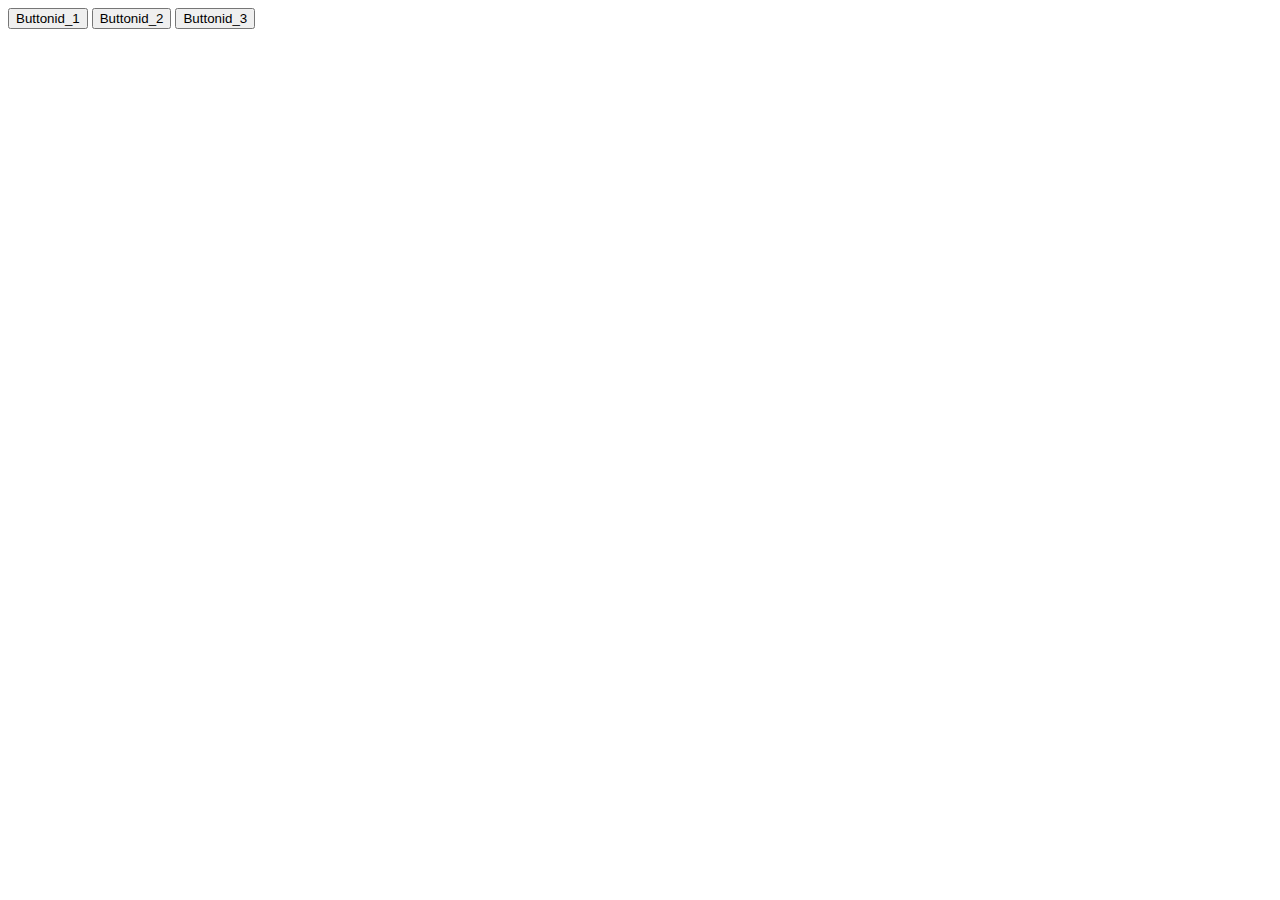
==== index.html @ e5a9328d "DashBoard" ====
<!DOCTYPE html>
<html lang="zh_tw" translate="no">
<head>
    <meta charset="UTF-8">
    <meta http-equiv="X-UA-Compatible" content="IE=edge">
    <meta name="viewport" content="width=device-width, initial-scale=1.0">
    <title>Document</title>
    <link rel="stylesheet" href="./cusStyle.css">
    <script src="./jquery-1.12.4.js"></script>
    <script src="./App.js"></script>
    
</head>
<body>
    <button role="button" id="id_1" class="Buttonid_1"> Buttonid_1</button>
    <button role="button" id="id_2" class="Buttonid_1"> Buttonid_2</button>
    <button role="button" id="id_3" class="Buttonid_1"> Buttonid_3</button>
</body>
</html>
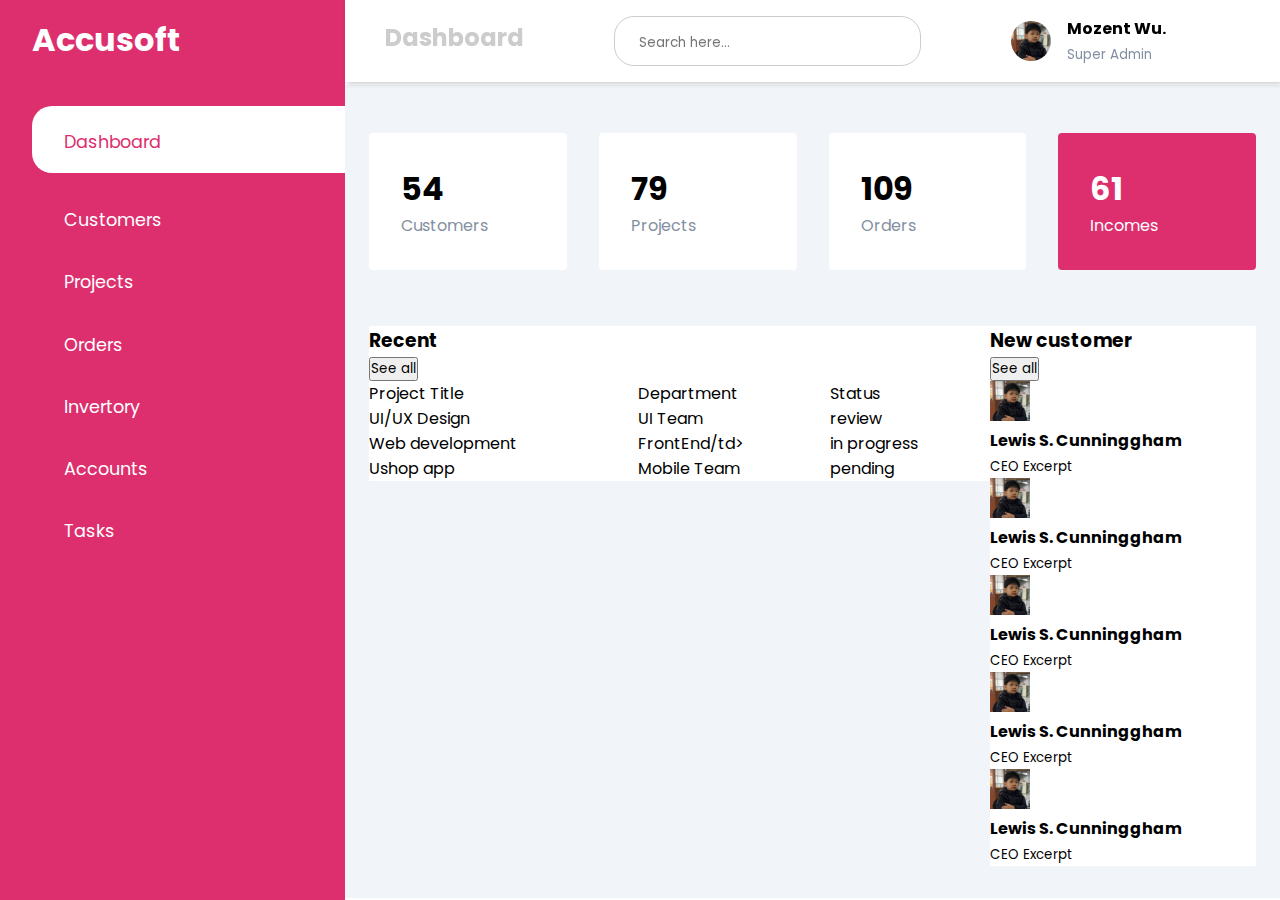
==== commit 42e01f39: "把Dashboard改為index" ====
--- a/index.html
+++ b/index.html
@@ -1,18 +1,242 @@
 <!DOCTYPE html>
-<html lang="zh_tw" translate="no">
+<html lang="en">
 <head>
     <meta charset="UTF-8">
     <meta http-equiv="X-UA-Compatible" content="IE=edge">
     <meta name="viewport" content="width=device-width, initial-scale=1.0">
-    <title>Document</title>
-    <link rel="stylesheet" href="./cusStyle.css">
-    <script src="./jquery-1.12.4.js"></script>
-    <script src="./App.js"></script>
-    
+    <title>Admin Dashboard</title>
+    <link rel="stylesheet" 
+          href="https://maxst.icons8.com/vue-static/landings/line-awesome/line-awesome/1.3.0/css/line-awesome.min.css">
+    <link rel="stylesheet" href="css/stdStyle.css">
 </head>
 <body>
-    <button role="button" id="id_1" class="Buttonid_1"> Buttonid_1</button>
-    <button role="button" id="id_2" class="Buttonid_1"> Buttonid_2</button>
-    <button role="button" id="id_3" class="Buttonid_1"> Buttonid_3</button>
+    <div class="sidebar">
+        <div class="sidebar-brand">
+            <h1> <span class="lab la-accusoft">Accusoft</span></h1>
+        </div>
+        <div class="sidebar-menu">
+            <ul>
+                <li><a class="active" href=""><span class="las la-igloo"></span>
+                    <span>Dashboard</span>
+                    </a>
+                </li>
+                <li><a href=""><span class="las la-users"></span>
+                    <span>Customers</span>
+                    </a>
+                </li>
+                <li><a href=""><span class="las la-clipboard-list"></span>
+                    <span>Projects</span>
+                    </a>
+                </li>
+                <li><a href=""><span class="las la-shopping-bag"></span>
+                    <span>Orders</span>
+                    </a>
+                </li>
+                <li><a href=""><span class="las la-receipt"></span>
+                    <span>Invertory</span>
+                    </a>
+                </li>
+                <li><a href=""><span class="las la-user-circle"></span>
+                    <span>Accounts</span>
+                    </a>
+                </li>
+                <li><a href=""><span class="las la-clipboard-list"></span>
+                    <span>Tasks</span>
+                    </a>
+                </li>
+            </ul>
+        </div>
+    </div>
+    <div class="main-content">
+        <header>            
+                <h2>
+                    <label for="">
+                        <span class="las la-bars"></span>
+                    </label>
+                    Dashboard
+                </h2>
+                <div class="search-wrapper">
+                    <span class="las la-search">
+                        <input type="search" placeholder="Search here..."/>                        
+                    </span>
+                </div>
+                <div class="user-wrapper">
+                    <img src="img/2.jpg" width="40px" height="40px" alt="">
+                    <div>
+                        <h4>Mozent Wu.</h4>
+                        <small>Super Admin</small>
+                    </div>
+                </div>
+                <div class="header-title">
+                </div>
+        </header>
+        <main>
+            <div class="cards">
+                <div class="card-single">
+                    <div>
+                        <h1>54 </h1>
+                        <span>Customers</span>
+                    </div>
+                    <div>
+                        <span class="las la-users"></span>
+                    </div>
+                </div>                
+                <div class="card-single">
+                    <div>
+                        <h1>79</h1>
+                        <span>Projects</span>
+                    </div>
+                    <div>
+                        <span class="las la-clipboard"></span>
+                    </div>
+                </div>
+                <div class="card-single">
+                    <div>
+                        <h1>109</h1>
+                        <span>Orders</span>
+                    </div>
+                    <div>
+                        <span class="las la-shopping-bag"></span>
+                    </div>
+                </div>
+                <div class="card-single">
+                    <div>
+                        <h1>61</h1>
+                        <span>Incomes</span>
+                    </div>
+                    <div>
+                        <span class="lab la-google-wallet"></span>
+                    </div>
+                </div>
+            </div>
+            <div class="recent-grid">
+                <div class="projects">
+                    <div class="card">
+                        <div class="card-header">
+                            <h3>Recent</h3>
+                            <button>See all <span class="las la-arrow-right"></span></button>
+                        </div>
+                        <div class="card-body">
+                            <table width="100%">
+                                <thead>
+                                    <tr>
+                                        <td>Project Title</td>
+                                        <td>Department</td>
+                                        <td>Status</td>
+                                    </tr>
+                                </thead>
+                                <tbody>
+                                    <tr>
+                                        <td>UI/UX Design</td>
+                                        <td>UI Team</td>
+                                        <td>
+                                            <span class="status"></span>
+                                            review
+                                        </td>
+                                    </tr>
+                                    <tr>
+                                        <td>Web development</td>
+                                        <td>FrontEnd/td>
+                                        <td>
+                                            <span class="status"></span>
+                                            in progress
+                                        </td>
+                                    </tr>
+                                    <tr>
+                                        <td>Ushop app</td>
+                                        <td>Mobile Team</td>
+                                        <td>
+                                            <span class="status"></span>
+                                            pending
+                                        </td>
+                                    </tr>
+                                </tbody>
+                            </table>
+                        </div>                        
+                    </div>
+                </div>
+                <div class="customers">
+                    <div class="card">
+                        <div class="card-header">
+                            <h3>New customer</h3>
+                            <button>See all <span class="las la-arrow-right"></span></button>
+                        </div>
+                        <div class="card-body">
+                            <div class="customer">
+                                <div>
+                                    <img src="img/2.jpg" width="40px" height="40px" alt="">
+                                    <div>
+                                        <h4>Lewis S. Cunninggham</h4>
+                                        <small>CEO Excerpt</small>
+                                    </div>
+                                </div>
+                                <div>
+                                    <span class="las la-user-circle"></span>
+                                    <span class="las la-comment"></span>
+                                    <span class="las la-phone"></span>
+                                </div>
+                            </div> 
+                            <div class="customer">
+                                <div>
+                                    <img src="img/2.jpg" width="40px" height="40px" alt="">
+                                    <div>
+                                        <h4>Lewis S. Cunninggham</h4>
+                                        <small>CEO Excerpt</small>
+                                    </div>
+                                </div>
+                                <div>
+                                    <span class="las la-user-circle"></span>
+                                    <span class="las la-comment"></span>
+                                    <span class="las la-phone"></span>
+                                </div>
+                            </div> 
+                            <div class="customer">
+                                <div>
+                                    <img src="img/2.jpg" width="40px" height="40px" alt="">
+                                    <div>
+                                        <h4>Lewis S. Cunninggham</h4>
+                                        <small>CEO Excerpt</small>
+                                    </div>
+                                </div>
+                                <div>
+                                    <span class="las la-user-circle"></span>
+                                    <span class="las la-comment"></span>
+                                    <span class="las la-phone"></span>
+                                </div>
+                            </div> 
+                            <div class="customer">
+                                <div>
+                                    <img src="img/2.jpg" width="40px" height="40px" alt="">
+                                    <div>
+                                        <h4>Lewis S. Cunninggham</h4>
+                                        <small>CEO Excerpt</small>
+                                    </div>
+                                </div>
+                                <div>
+                                    <span class="las la-user-circle"></span>
+                                    <span class="las la-comment"></span>
+                                    <span class="las la-phone"></span>
+                                </div>
+                            </div> 
+                            <div class="customer">
+                                <div>
+                                    <img src="img/2.jpg" width="40px" height="40px" alt="">
+                                    <div>
+                                        <h4>Lewis S. Cunninggham</h4>
+                                        <small>CEO Excerpt</small>
+                                    </div>
+                                </div>
+                                <div>
+                                    <span class="las la-user-circle"></span>
+                                    <span class="las la-comment"></span>
+                                    <span class="las la-phone"></span>
+                                </div>
+                            </div>                            
+                        </div>
+                    </div>
+                </div>
+            </div>
+        </main>
+    </div>
 </body>
 </html>--- a/css/stdStyle.css
+++ b/css/stdStyle.css
@@ -0,0 +1,175 @@
+@import url('https://fonts.googleapis.com/css2?family=Poppins:wght@300;400;500;600&display-swap');
+
+:root {
+    --main-color: #DD2F6E;
+    --color-dark: #1D2231;
+    --text-grey: #8390A2;
+}
+* {
+    padding: 0;
+    margin: 0;
+    box-sizing: border-box;
+    list-style-type: none;
+    text-decoration: none;
+    font-family: 'Poppins', sans-serif;
+}
+.sidebar {
+    width: 345px;
+    position: fixed;
+    left: 0;
+    top: 0;
+    height: 100%;
+    background: var(--main-color);
+    z-index: 100;
+}
+.sidebar-brand {
+    height: 90px;
+    padding: 1rem 0rem 1rem 2rem;
+    color: #fff;
+}
+.sidebar-brand span {
+    display: inline-block;
+    padding-right: 1rem;
+}
+
+.sidebar-menu {
+    margin-top: 1rem;
+}
+
+.sidebar-menu li {
+    width: 100%;
+    margin-bottom: 1.7rem;
+    padding-left: 2rem;
+}
+
+.sidebar-menu a {
+    padding-left: 1rem;
+    display: block;
+    color: #fff;
+    font-size: 1.1rem;
+}
+.sidebar-menu a.active {
+    background:  #fff;
+    padding-top: 1rem;
+    padding-bottom: 1rem;
+    color: var(--main-color);
+    border-radius: 20px 0px 0px 20px;
+}
+.sidebar-menu a span:first-child {
+    font-size: 1.5rem;
+    padding-right: 1rem;
+}
+
+.main-content {
+    margin-left: 345px;
+}
+header
+/*.header-title*/ {
+    display: flex;
+    justify-content: space-between;
+    padding: 1rem 1.5rem;
+    box-shadow: 2px 2px 5px rgba(0,0,0,.2);
+    position: fixed;
+    left: 345px;
+    width: calc(100% - 345px);
+    top: 0px;
+    z-index: 100;
+}
+
+header h2 {
+    color: #ccc;
+}
+
+header label span {
+    font-size: 1.7rem;
+    padding-left: 1rem;
+}
+.search-wrapper {
+    border: 1px solid #ccc;
+    border-radius: 20px;
+    height: 50px;
+    display: flex;
+    align-items: center;
+    overflow-x: hidden;
+}
+
+.search-wrapper span {
+    display: inline-block;
+    padding: 0rem 1rem;
+    font-size: 1.5rem;
+}
+
+.search-wrapper input {
+    height: 100%;
+    padding: .5rem;
+    border: none;
+    outline: none;
+}
+
+.user-wrapper {
+    display: flex;
+    align-items: center;
+}
+.user-wrapper img {
+    border-radius: 50%;
+    margin-right: 1rem;
+}
+.user-wrapper small {
+    display: inline-block;
+    color: var(--text-grey);
+}
+
+main {
+    margin-top: 85px;
+    padding: 2rem 1.5rem;
+    background: #f1f5f9;
+    min-height: calc(100vh - 90px);
+}
+
+.cards {
+    display: grid;
+    grid-template-columns: repeat(4, 1fr);
+    grid-gap: 2rem;
+    margin-top: 1rem;
+}
+
+.card-single {
+    display: flex;
+    justify-content: space-between;
+    background: #fff;
+    padding: 2rem;
+    border-radius: 4px;
+}
+
+.card-single div:last-child span {
+    font-size: 3em;
+    color: var(--main-color);
+}
+
+.card-single div:first-child span {
+    color: var(--text-grey);
+}
+
+.card-single:last-child {
+    background: var(--main-color);
+}
+
+.card-single:last-child h1,
+.card-single:last-child div:first-child span,
+.card-single:last-child div:last-child span {
+    color: #fff;
+}
+
+.recent-grid {
+    margin-top: 3.5rem;
+    display: grid;
+    grid-template-columns: 70% auto;
+}
+
+.card {
+    background: #fff;
+}
+
+table {
+    border-collapse: collapse;
+}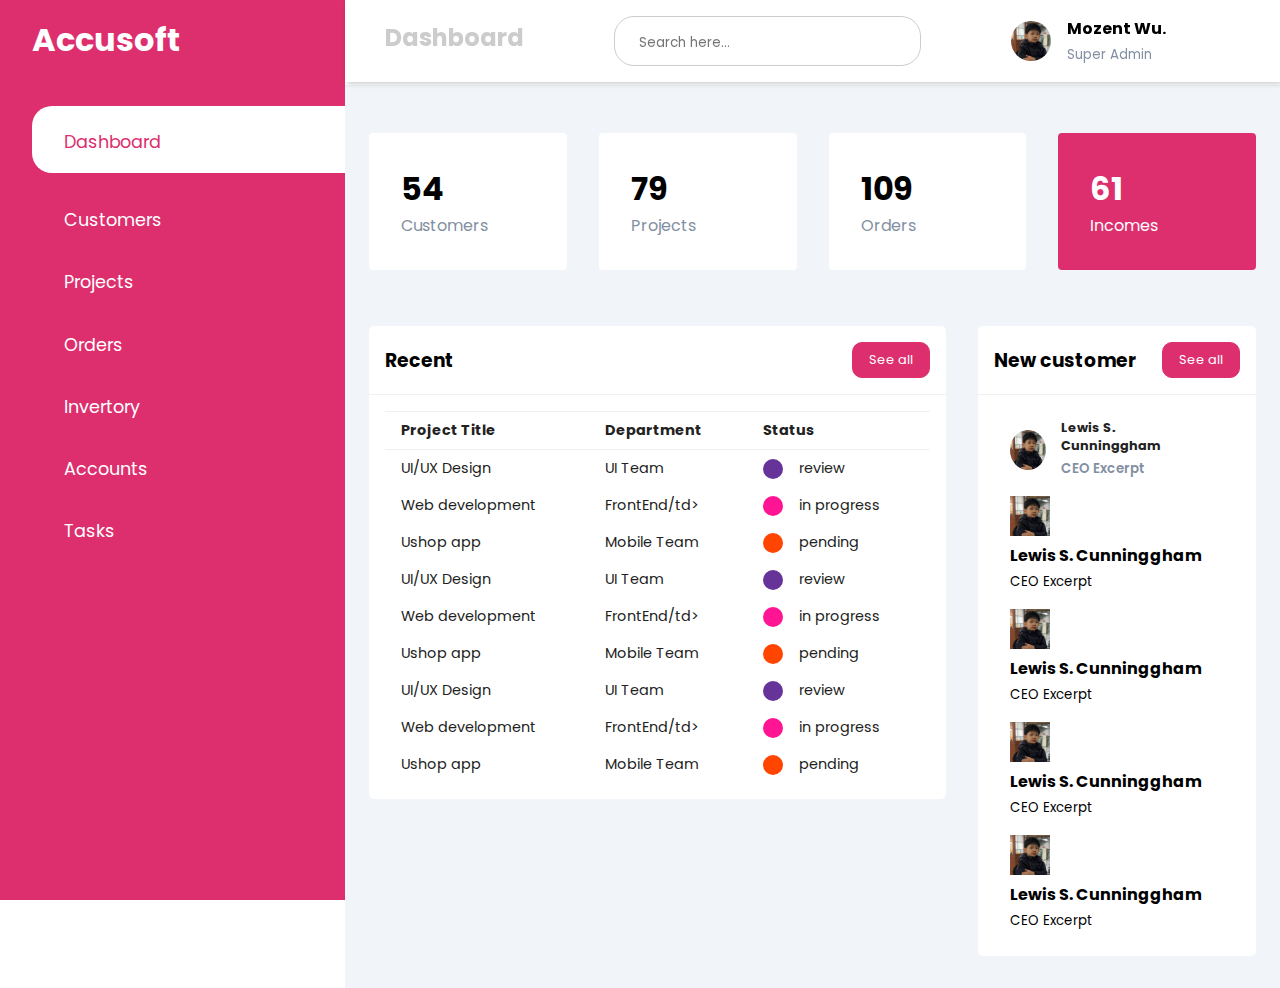
==== commit 0a9d7003: "justify content" ====
--- a/index.html
+++ b/index.html
@@ -117,41 +117,91 @@
                             <button>See all <span class="las la-arrow-right"></span></button>
                         </div>
                         <div class="card-body">
-                            <table width="100%">
-                                <thead>
-                                    <tr>
-                                        <td>Project Title</td>
-                                        <td>Department</td>
-                                        <td>Status</td>
-                                    </tr>
-                                </thead>
-                                <tbody>
-                                    <tr>
-                                        <td>UI/UX Design</td>
-                                        <td>UI Team</td>
-                                        <td>
-                                            <span class="status"></span>
-                                            review
-                                        </td>
-                                    </tr>
-                                    <tr>
-                                        <td>Web development</td>
-                                        <td>FrontEnd/td>
-                                        <td>
-                                            <span class="status"></span>
-                                            in progress
-                                        </td>
-                                    </tr>
-                                    <tr>
-                                        <td>Ushop app</td>
-                                        <td>Mobile Team</td>
-                                        <td>
-                                            <span class="status"></span>
-                                            pending
-                                        </td>
-                                    </tr>
-                                </tbody>
-                            </table>
+                            <div class="table-responsive">
+                                <table width="100%">
+                                    <thead>
+                                        <tr>
+                                            <td>Project Title</td>
+                                            <td>Department</td>
+                                            <td>Status</td>
+                                        </tr>
+                                    </thead>
+                                    <tbody>
+                                        <tr>
+                                            <td>UI/UX Design</td>
+                                            <td>UI Team</td>
+                                            <td>
+                                                <span class="status purple"></span>
+                                                review
+                                            </td>
+                                        </tr>
+                                        <tr>
+                                            <td>Web development</td>
+                                            <td>FrontEnd/td>
+                                            <td>
+                                                <span class="status pink"></span>
+                                                in progress
+                                            </td>
+                                        </tr>
+                                        <tr>
+                                            <td>Ushop app</td>
+                                            <td>Mobile Team</td>
+                                            <td>
+                                                <span class="status orange"></span>
+                                                pending
+                                            </td>
+                                        </tr>
+                                        <tr>
+                                            <td>UI/UX Design</td>
+                                            <td>UI Team</td>
+                                            <td>
+                                                <span class="status purple"></span>
+                                                review
+                                            </td>
+                                        </tr>
+                                        <tr>
+                                            <td>Web development</td>
+                                            <td>FrontEnd/td>
+                                            <td>
+                                                <span class="status pink"></span>
+                                                in progress
+                                            </td>
+                                        </tr>
+                                        <tr>
+                                            <td>Ushop app</td>
+                                            <td>Mobile Team</td>
+                                            <td>
+                                                <span class="status orange"></span>
+                                                pending
+                                            </td>
+                                        </tr>
+                                        <tr>
+                                            <td>UI/UX Design</td>
+                                            <td>UI Team</td>
+                                            <td>
+                                                <span class="status purple"></span>
+                                                review
+                                            </td>
+                                        </tr>
+                                        <tr>
+                                            <td>Web development</td>
+                                            <td>FrontEnd/td>
+                                            <td>
+                                                <span class="status pink"></span>
+                                                in progress
+                                            </td>
+                                        </tr>
+                                        <tr>
+                                            <td>Ushop app</td>
+                                            <td>Mobile Team</td>
+                                            <td>
+                                                <span class="status orange"></span>
+                                                pending
+                                            </td>
+                                        </tr>
+                                    </tbody>
+                                </table>
+                            </div>                            
                         </div>                        
                     </div>
                 </div>
@@ -163,14 +213,14 @@
                         </div>
                         <div class="card-body">
                             <div class="customer">
-                                <div>
-                                    <img src="img/2.jpg" width="40px" height="40px" alt="">
-                                    <div>
-                                        <h4>Lewis S. Cunninggham</h4>
-                                        <small>CEO Excerpt</small>
-                                    </div>
-                                </div>
-                                <div>
+                                <div class="info">
+                                    <img src="img/2.jpg" width="40px" height="40px" alt="">
+                                    <div>
+                                        <h4>Lewis S. Cunninggham</h4>
+                                        <small>CEO Excerpt</small>
+                                    </div>
+                                </div>
+                                <div class="contact">
                                     <span class="las la-user-circle"></span>
                                     <span class="las la-comment"></span>
                                     <span class="las la-phone"></span>
--- a/css/stdStyle.css
+++ b/css/stdStyle.css
@@ -163,13 +163,116 @@
 .recent-grid {
     margin-top: 3.5rem;
     display: grid;
-    grid-template-columns: 70% auto;
+	grid-gap: 2rem;
+    grid-template-columns: 65% auto;
 }
 
 .card {
     background: #fff;
+	border-radius: 5px;
+}
+
+.card-header,
+.card-body {
+	padding: 1rem;
+}
+
+.card-header {
+    display: flex;
+    justify-content: space-between;
+    align-items: center;
+    border-bottom: 1px solid #f0f0f0;
+}
+
+.card-header button {
+    background: var(--main-color);
+    border-radius: 10px;
+    color:#fff;
+    font-size: .8rem;
+    padding: .5rem 1rem;
+    border: 1px solid var(--main-color);
 }
 
 table {
     border-collapse: collapse;
-}+}
+
+thead tr {
+    border-bottom: 1px solid #f0f0f0;
+    border-top: 1px solid #f0f0f0;
+}
+
+thead td {
+    font-weight: 700;
+}
+
+td {
+    padding: .5rem 1rem;
+    font-size: .9rem;
+    color: #222;
+}
+
+td .status {
+    display: inline-block;
+    height: 20px;
+    width: 20px;
+    border-radius: 50%;
+    margin-right: 1rem;
+}
+
+
+tr td:last-child {
+    display: flex;
+    align-items: center;
+}
+
+.status.purple {
+    background: rebeccapurple;
+}
+
+.status.pink {
+    background: deeppink;
+}
+
+.status.orange {
+    background: orangered;
+}
+
+.table-responsive{
+    width: 100%;
+    overflow-x: auto;
+}
+
+.customer {
+    display: flex;
+    justify-content: space-between;
+    align-items: center;
+    padding: .5rem 1rem;
+}
+
+.info {
+    display: flex;
+    align-items: center;
+}
+
+.info img {
+    border-radius: 50%;
+    margin-right: 15px;
+}
+
+.info h4 {
+    font-size: .8rem;
+    font-weight: 700;
+    color: #222;
+}
+
+.info small {
+    font-weight: 600;
+    color: var(--text-grey);
+}
+
+.contact span {
+    font-size: 1.2rem;
+    display: inline-block;
+    margin-left: .5rem;
+}
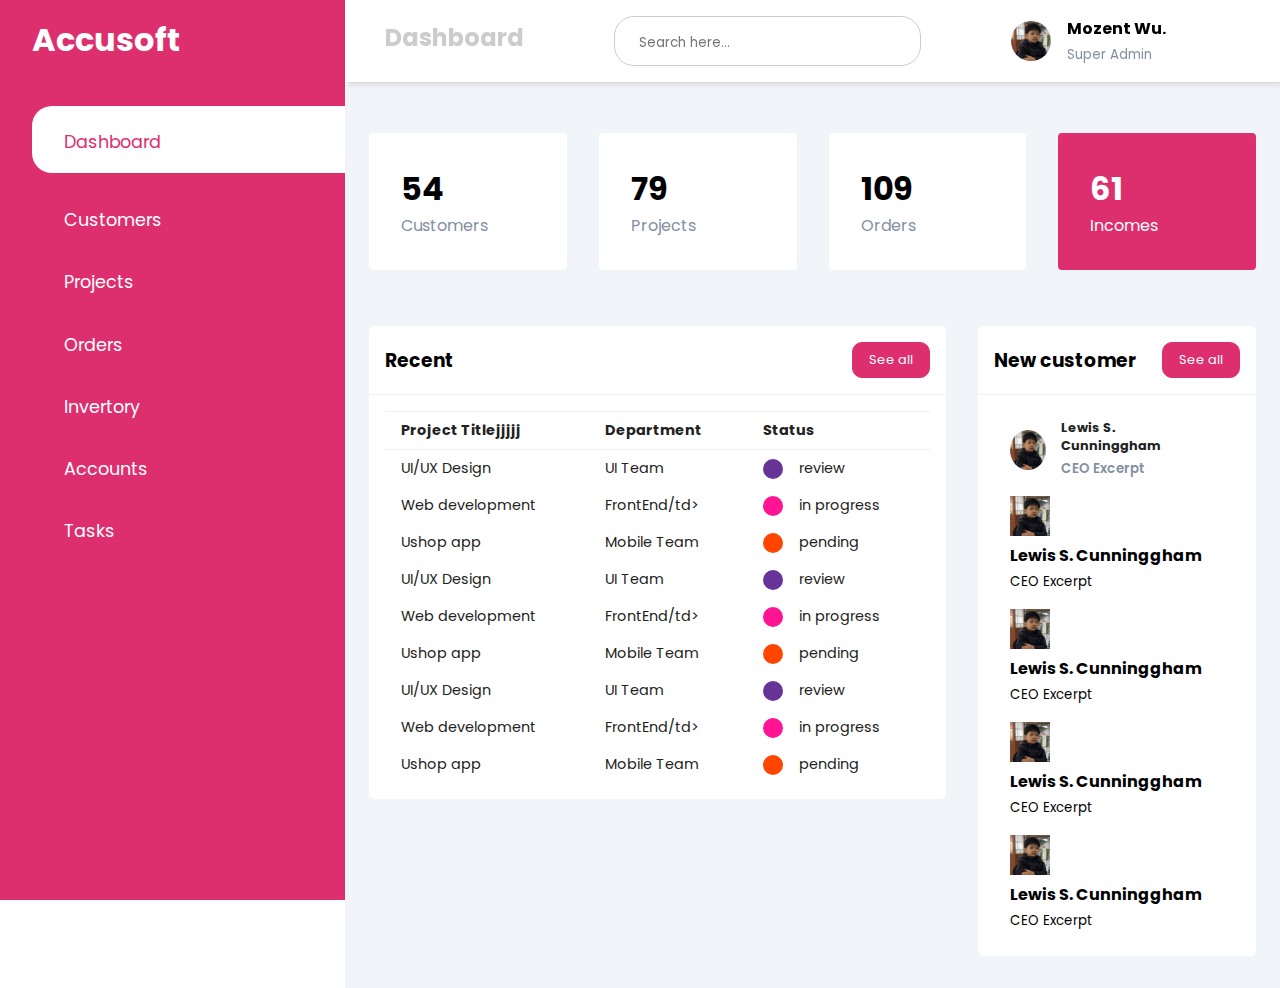
==== commit ef2c42ba: "test" ====
--- a/index.html
+++ b/index.html
@@ -121,7 +121,7 @@
                                 <table width="100%">
                                     <thead>
                                         <tr>
-                                            <td>Project Title</td>
+                                            <td>Project Titlejjjjj</td>
                                             <td>Department</td>
                                             <td>Status</td>
                                         </tr>
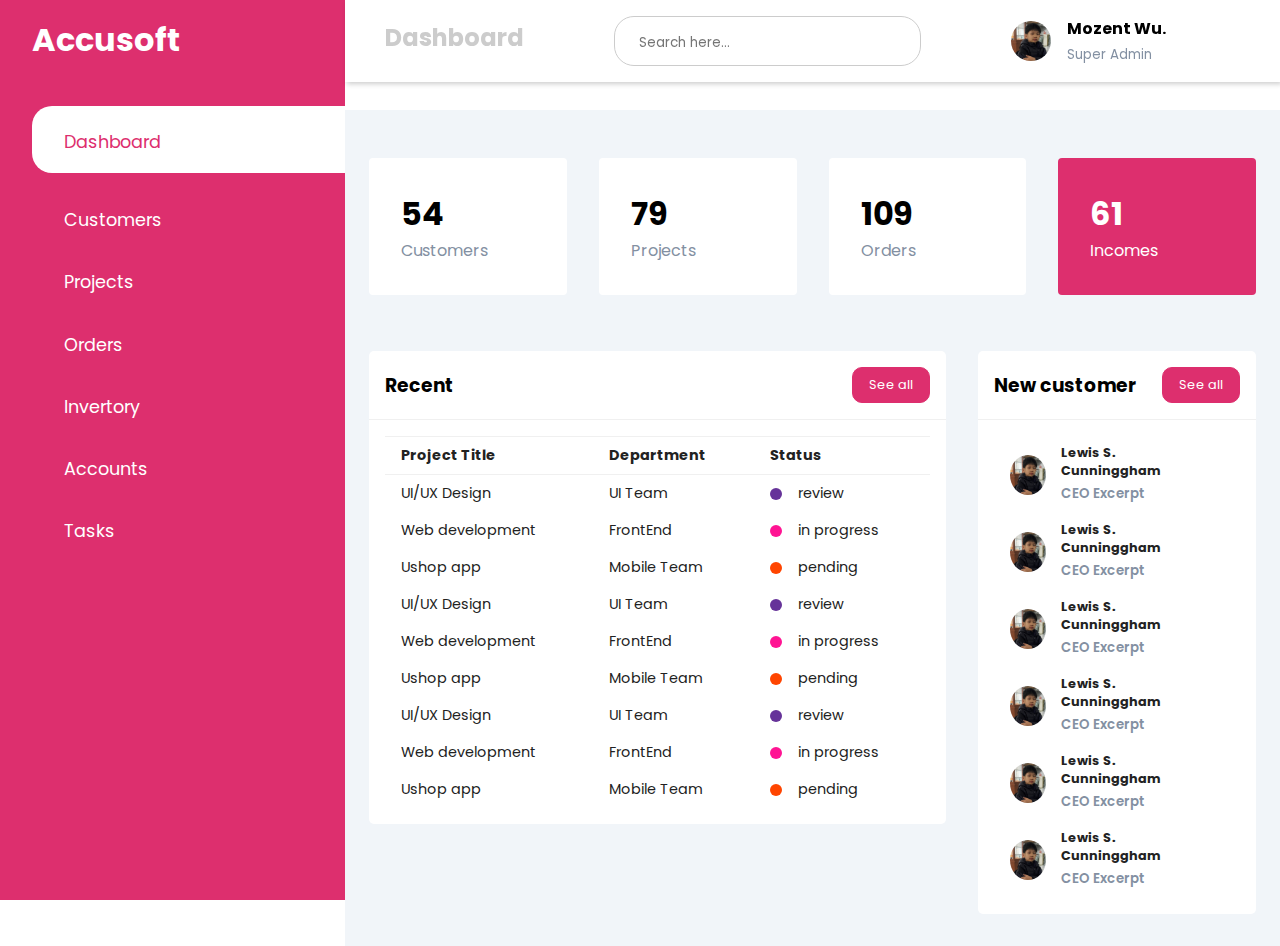
==== commit 3aa64851: "test" ====
--- a/index.html
+++ b/index.html
@@ -10,6 +10,7 @@
     <link rel="stylesheet" href="css/stdStyle.css">
 </head>
 <body>
+    <input type="checkbox" name="" id="id_toggle">
     <div class="sidebar">
         <div class="sidebar-brand">
             <h1> <span class="lab la-accusoft">Accusoft</span></h1>
@@ -121,7 +122,7 @@
                                 <table width="100%">
                                     <thead>
                                         <tr>
-                                            <td>Project Titlejjjjj</td>
+                                            <td>Project Title</td>
                                             <td>Department</td>
                                             <td>Status</td>
                                         </tr>
@@ -137,7 +138,7 @@
                                         </tr>
                                         <tr>
                                             <td>Web development</td>
-                                            <td>FrontEnd/td>
+                                            <td>FrontEnd</td>
                                             <td>
                                                 <span class="status pink"></span>
                                                 in progress
@@ -161,7 +162,7 @@
                                         </tr>
                                         <tr>
                                             <td>Web development</td>
-                                            <td>FrontEnd/td>
+                                            <td>FrontEnd</td>
                                             <td>
                                                 <span class="status pink"></span>
                                                 in progress
@@ -185,7 +186,7 @@
                                         </tr>
                                         <tr>
                                             <td>Web development</td>
-                                            <td>FrontEnd/td>
+                                            <td>FrontEnd</td>
                                             <td>
                                                 <span class="status pink"></span>
                                                 in progress
@@ -227,56 +228,70 @@
                                 </div>
                             </div> 
                             <div class="customer">
-                                <div>
-                                    <img src="img/2.jpg" width="40px" height="40px" alt="">
-                                    <div>
-                                        <h4>Lewis S. Cunninggham</h4>
-                                        <small>CEO Excerpt</small>
-                                    </div>
-                                </div>
-                                <div>
-                                    <span class="las la-user-circle"></span>
-                                    <span class="las la-comment"></span>
-                                    <span class="las la-phone"></span>
-                                </div>
-                            </div> 
-                            <div class="customer">
-                                <div>
-                                    <img src="img/2.jpg" width="40px" height="40px" alt="">
-                                    <div>
-                                        <h4>Lewis S. Cunninggham</h4>
-                                        <small>CEO Excerpt</small>
-                                    </div>
-                                </div>
-                                <div>
-                                    <span class="las la-user-circle"></span>
-                                    <span class="las la-comment"></span>
-                                    <span class="las la-phone"></span>
-                                </div>
-                            </div> 
-                            <div class="customer">
-                                <div>
-                                    <img src="img/2.jpg" width="40px" height="40px" alt="">
-                                    <div>
-                                        <h4>Lewis S. Cunninggham</h4>
-                                        <small>CEO Excerpt</small>
-                                    </div>
-                                </div>
-                                <div>
-                                    <span class="las la-user-circle"></span>
-                                    <span class="las la-comment"></span>
-                                    <span class="las la-phone"></span>
-                                </div>
-                            </div> 
-                            <div class="customer">
-                                <div>
-                                    <img src="img/2.jpg" width="40px" height="40px" alt="">
-                                    <div>
-                                        <h4>Lewis S. Cunninggham</h4>
-                                        <small>CEO Excerpt</small>
-                                    </div>
-                                </div>
-                                <div>
+                                <div class="info">
+                                    <img src="img/2.jpg" width="40px" height="40px" alt="">
+                                    <div>
+                                        <h4>Lewis S. Cunninggham</h4>
+                                        <small>CEO Excerpt</small>
+                                    </div>
+                                </div>
+                                <div class="contact">
+                                    <span class="las la-user-circle"></span>
+                                    <span class="las la-comment"></span>
+                                    <span class="las la-phone"></span>
+                                </div>
+                            </div> 
+                            <div class="customer">
+                                <div class="info">
+                                    <img src="img/2.jpg" width="40px" height="40px" alt="">
+                                    <div>
+                                        <h4>Lewis S. Cunninggham</h4>
+                                        <small>CEO Excerpt</small>
+                                    </div>
+                                </div>
+                                <div class="contact">
+                                    <span class="las la-user-circle"></span>
+                                    <span class="las la-comment"></span>
+                                    <span class="las la-phone"></span>
+                                </div>
+                            </div> 
+                            <div class="customer">
+                                <div class="info">
+                                    <img src="img/2.jpg" width="40px" height="40px" alt="">
+                                    <div>
+                                        <h4>Lewis S. Cunninggham</h4>
+                                        <small>CEO Excerpt</small>
+                                    </div>
+                                </div>
+                                <div class="contact">
+                                    <span class="las la-user-circle"></span>
+                                    <span class="las la-comment"></span>
+                                    <span class="las la-phone"></span>
+                                </div>
+                            </div> 
+                            <div class="customer">
+                                <div class="info">
+                                    <img src="img/2.jpg" width="40px" height="40px" alt="">
+                                    <div>
+                                        <h4>Lewis S. Cunninggham</h4>
+                                        <small>CEO Excerpt</small>
+                                    </div>
+                                </div>
+                                <div class="contact">
+                                    <span class="las la-user-circle"></span>
+                                    <span class="las la-comment"></span>
+                                    <span class="las la-phone"></span>
+                                </div>
+                            </div> 
+                            <div class="customer">
+                                <div class="info">
+                                    <img src="img/2.jpg" width="40px" height="40px" alt="">
+                                    <div>
+                                        <h4>Lewis S. Cunninggham</h4>
+                                        <small>CEO Excerpt</small>
+                                    </div>
+                                </div>
+                                <div class="contact">
                                     <span class="las la-user-circle"></span>
                                     <span class="las la-comment"></span>
                                     <span class="las la-phone"></span>
--- a/css/stdStyle.css
+++ b/css/stdStyle.css
@@ -214,8 +214,8 @@
 
 td .status {
     display: inline-block;
-    height: 20px;
-    width: 20px;
+    height: 12px;
+    width: 12px;
     border-radius: 50%;
     margin-right: 1rem;
 }
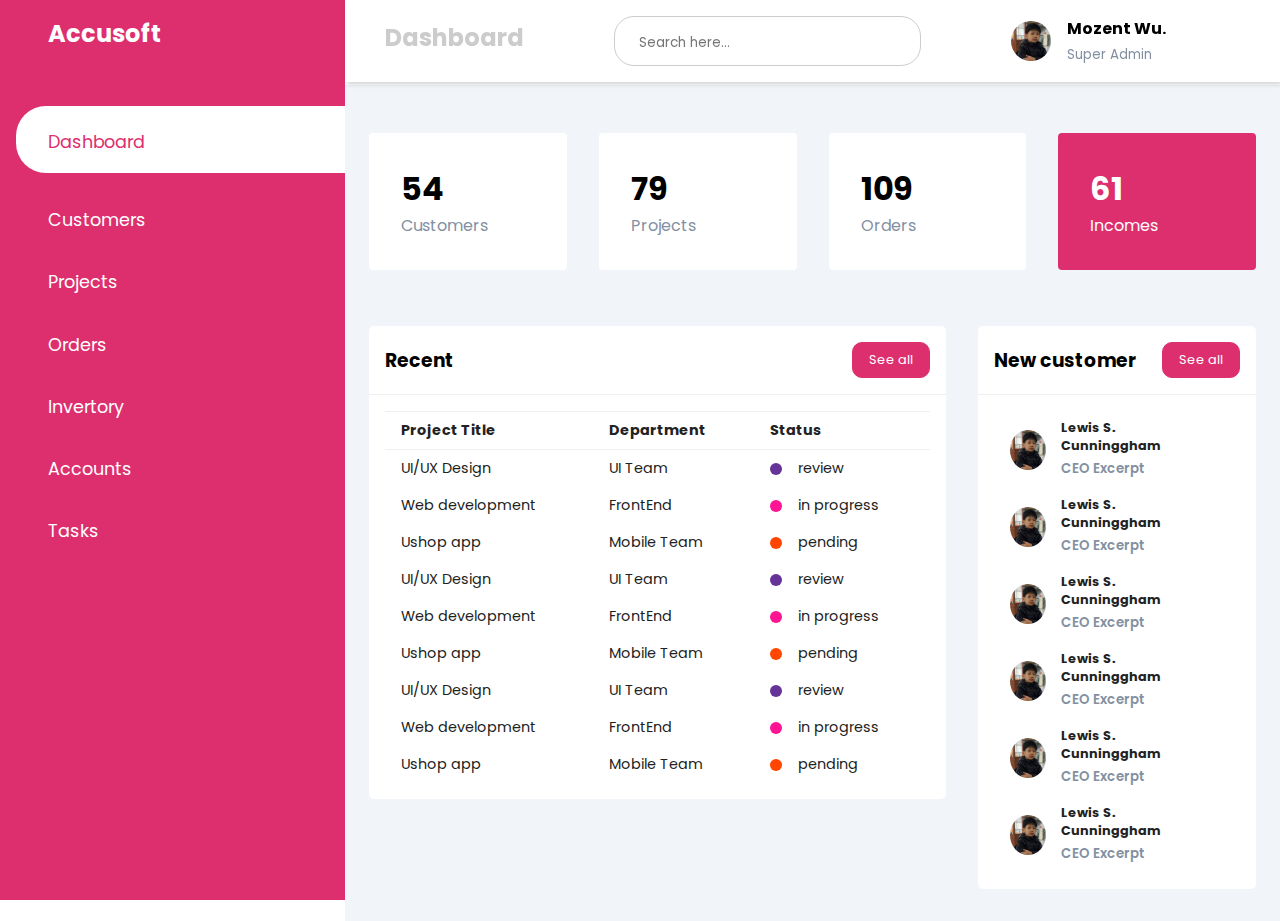
==== commit 9ca72290: "step1" ====
--- a/index.html
+++ b/index.html
@@ -10,38 +10,45 @@
     <link rel="stylesheet" href="css/stdStyle.css">
 </head>
 <body>
-    <input type="checkbox" name="" id="id_toggle">
+    <input type="checkbox" name="" id="nav-toggle">
     <div class="sidebar">
         <div class="sidebar-brand">
-            <h1> <span class="lab la-accusoft">Accusoft</span></h1>
+            <h2><span class="lab la-accusoft"></span><span>Accusoft</span></h2>
         </div>
         <div class="sidebar-menu">
             <ul>
-                <li><a class="active" href=""><span class="las la-igloo"></span>
+                <li><a class="active" href="">                    
+                    <span class="las la-igloo"></span>
                     <span>Dashboard</span>
                     </a>
                 </li>
-                <li><a href=""><span class="las la-users"></span>
+                <li><a href="">
+                    <span class="las la-users"></span>
                     <span>Customers</span>
                     </a>
                 </li>
-                <li><a href=""><span class="las la-clipboard-list"></span>
+                <li><a href="">
+                    <span class="las la-clipboard-list"></span>
                     <span>Projects</span>
                     </a>
                 </li>
-                <li><a href=""><span class="las la-shopping-bag"></span>
+                <li><a href="">
+                    <span class="las la-shopping-bag"></span>
                     <span>Orders</span>
                     </a>
                 </li>
-                <li><a href=""><span class="las la-receipt"></span>
+                <li><a href="">
+                    <span class="las la-receipt"></span>
                     <span>Invertory</span>
                     </a>
                 </li>
-                <li><a href=""><span class="las la-user-circle"></span>
+                <li><a href="">
+                    <span class="las la-user-circle"></span>
                     <span>Accounts</span>
                     </a>
                 </li>
-                <li><a href=""><span class="las la-clipboard-list"></span>
+                <li><a href="">
+                    <span class="las la-clipboard-list"></span>
                     <span>Tasks</span>
                     </a>
                 </li>
@@ -51,7 +58,7 @@
     <div class="main-content">
         <header>            
                 <h2>
-                    <label for="">
+                    <label for="nav-toggle">
                         <span class="las la-bars"></span>
                     </label>
                     Dashboard
--- a/css/stdStyle.css
+++ b/css/stdStyle.css
@@ -21,6 +21,7 @@
     height: 100%;
     background: var(--main-color);
     z-index: 100;
+    transition: width 300ms;
 }
 .sidebar-brand {
     height: 90px;
@@ -39,7 +40,8 @@
 .sidebar-menu li {
     width: 100%;
     margin-bottom: 1.7rem;
-    padding-left: 2rem;
+    /*padding-left: 2rem;*/
+    padding-left: 1rem;
 }
 
 .sidebar-menu a {
@@ -53,18 +55,29 @@
     padding-top: 1rem;
     padding-bottom: 1rem;
     color: var(--main-color);
-    border-radius: 20px 0px 0px 20px;
+    border-radius: 30px 0px 0px 30px;
 }
 .sidebar-menu a span:first-child {
     font-size: 1.5rem;
     padding-right: 1rem;
 }
 
+#nav-toggle:checked ~ .main-content {
+    margin-left: 70px;
+}
+
+#nav-toggle:checked ~ .main-content header {
+    width: calc(100% - 70px);
+    left: 70px;
+}
+
 .main-content {
+    transition: margin-left 300ms;
     margin-left: 345px;
 }
 header
 /*.header-title*/ {
+    background: #fff;
     display: flex;
     justify-content: space-between;
     padding: 1rem 1.5rem;
@@ -74,6 +87,30 @@
     width: calc(100% - 345px);
     top: 0px;
     z-index: 100;
+    transition: left 300ms;
+}
+
+#nav-toggle {
+    display: none;
+}
+
+#nav-toggle:checked + .sidebar {
+    width: 70px;
+}
+
+#nav-toggle:checked + .sidebar .sidebar-brand,
+#nav-toggle:checked + .sidebar li {
+    padding-left: 1rem;
+    text-align: center;
+}
+
+#nav-toggle:checked + .sidebar li a {
+    padding-left: 0rem;
+}
+
+#nav-toggle:checked + .sidebar .sidebar-brand h2 span:last-child,
+#nav-toggle:checked + .sidebar li a span:last-child {
+    display: none;
 }
 
 header h2 {
@@ -276,3 +313,4 @@
     display: inline-block;
     margin-left: .5rem;
 }
+
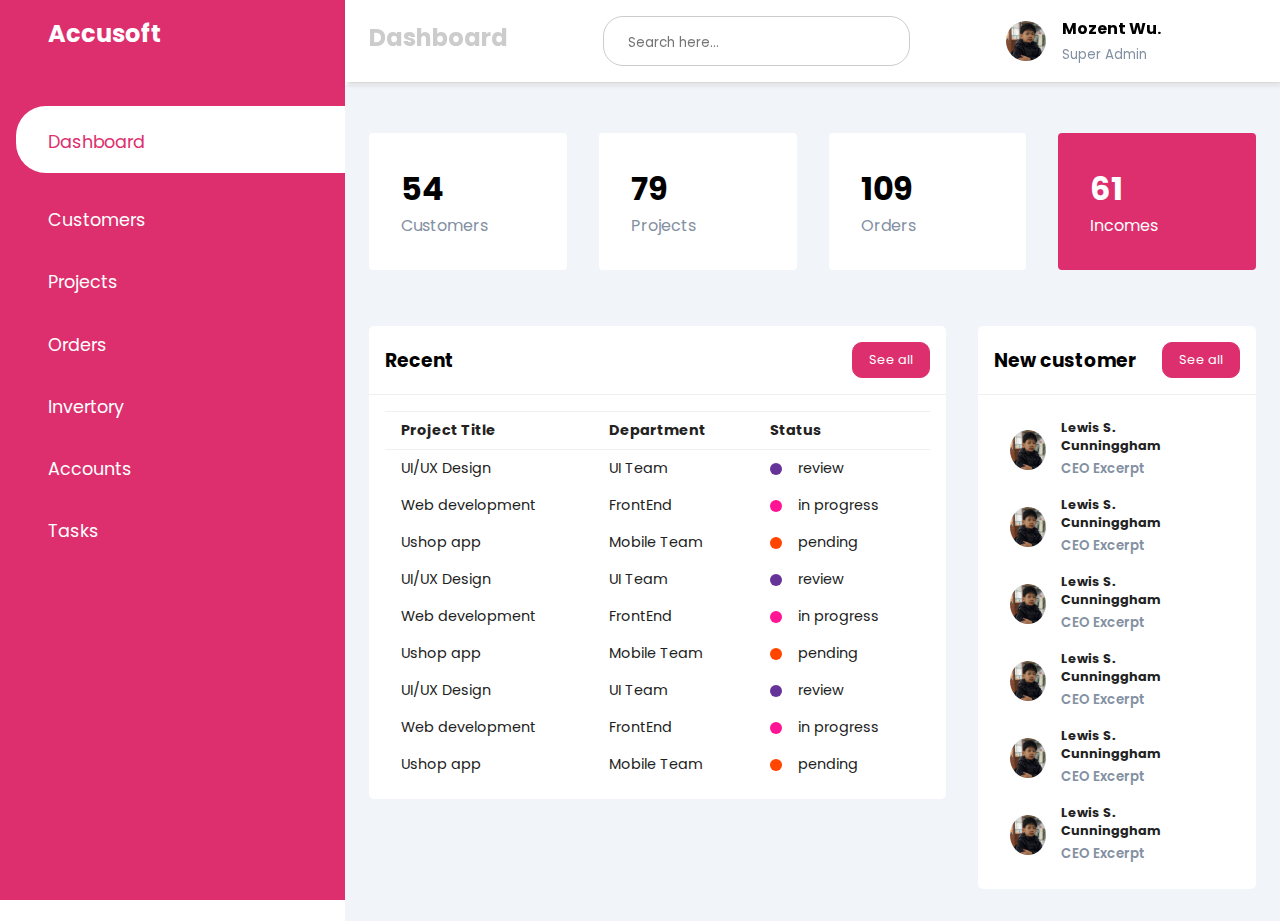
==== commit b324596a: "completed" ====
--- a/index.html
+++ b/index.html
@@ -3,7 +3,7 @@
 <head>
     <meta charset="UTF-8">
     <meta http-equiv="X-UA-Compatible" content="IE=edge">
-    <meta name="viewport" content="width=device-width, initial-scale=1.0">
+    <meta name="viewport" content="width=device-width, initial-scale=1.0, maximum-scale=1.0">
     <title>Admin Dashboard</title>
     <link rel="stylesheet" 
           href="https://maxst.icons8.com/vue-static/landings/line-awesome/line-awesome/1.3.0/css/line-awesome.min.css">
--- a/css/stdStyle.css
+++ b/css/stdStyle.css
@@ -5,6 +5,7 @@
     --color-dark: #1D2231;
     --text-grey: #8390A2;
 }
+
 * {
     padding: 0;
     margin: 0;
@@ -13,6 +14,7 @@
     text-decoration: none;
     font-family: 'Poppins', sans-serif;
 }
+
 .sidebar {
     width: 345px;
     position: fixed;
@@ -23,11 +25,13 @@
     z-index: 100;
     transition: width 300ms;
 }
+
 .sidebar-brand {
     height: 90px;
     padding: 1rem 0rem 1rem 2rem;
     color: #fff;
 }
+
 .sidebar-brand span {
     display: inline-block;
     padding-right: 1rem;
@@ -50,6 +54,7 @@
     color: #fff;
     font-size: 1.1rem;
 }
+
 .sidebar-menu a.active {
     background:  #fff;
     padding-top: 1rem;
@@ -57,18 +62,10 @@
     color: var(--main-color);
     border-radius: 30px 0px 0px 30px;
 }
+
 .sidebar-menu a span:first-child {
     font-size: 1.5rem;
     padding-right: 1rem;
-}
-
-#nav-toggle:checked ~ .main-content {
-    margin-left: 70px;
-}
-
-#nav-toggle:checked ~ .main-content header {
-    width: calc(100% - 70px);
-    left: 70px;
 }
 
 .main-content {
@@ -113,13 +110,22 @@
     display: none;
 }
 
+#nav-toggle:checked ~ .main-content {
+    margin-left: 70px;
+}
+
+#nav-toggle:checked ~ .main-content header {
+    width: calc(100% - 70px);
+    left: 70px;
+}
+
 header h2 {
     color: #ccc;
 }
 
 header label span {
     font-size: 1.7rem;
-    padding-left: 1rem;
+    /*padding-left: 1rem;*/
 }
 .search-wrapper {
     border: 1px solid #ccc;
@@ -247,6 +253,7 @@
     padding: .5rem 1rem;
     font-size: .9rem;
     color: #222;
+    white-space: nowrap;
 }
 
 td .status {
@@ -314,3 +321,195 @@
     margin-left: .5rem;
 }
 
+@media only screen and (max-width: 1200px) {
+    
+    .sidebar {
+        width: 70px;
+    }
+
+    .sidebar .sidebar-brand,
+    .sidebar li {
+        padding-left: 1rem;
+        text-align: center;
+    }
+
+    .sidebar li a {
+        padding-left: 0rem;
+    }
+
+    .sidebar .sidebar-brand h2 span:last-child,
+    .sidebar li a span:last-child {
+        display: none;
+    }
+
+    .sidebar:hover {
+        width: 345px;
+        z-index: 200;
+    }
+
+    .sidebar:hover .sidebar-brand,
+    .sidebar:hover li {
+        padding-left: 2rem;
+        text-align: left;
+    }
+
+    .sidebar:hover li a {
+        padding-left: 1rem;
+    }
+
+    .sidebar:hover .sidebar-brand h2 span:last-child,
+    .sidebar:hover li a span:last-child {
+        display: inline;
+    }
+
+    .main-content {
+        margin-left: 70px;
+    }
+
+    .main-content header {
+        width: calc(100% - 70px);
+        left: 70px;
+    }
+}
+
+@media only screen and (max-width: 960px) {
+    .cards {
+        grid-template-columns: repeat(3, 1fr);
+    }
+    .recent-grid {
+        grid-template-columns: 60% 40%;  
+    }
+}
+
+@media only screen and (max-width: 768px) {
+    .cards {
+        grid-template-columns: repeat(2, 1fr);
+    }
+    .recent-grid {
+        grid-template-columns: 100%;  
+    }
+
+    .search-wrapper {
+        display: none;
+    }
+
+    .sidebar {
+        left: -100% !important;
+    }
+
+    header h2 {
+        display: flex;
+        align-items: center;
+    }
+
+    header h2 label {
+        display: inline-block;
+        background: var(--main-color);
+        padding-right: 0rem;
+        margin-right: 1rem;
+        height: 40px;
+        width: 40px;
+        border-radius: 50%;
+        color: #fff;
+        display: flex;
+        align-items: center;
+        justify-content: center !important;
+    }
+
+    header h2 span {
+        text-align: center;
+        padding-right: 0rem;
+    }
+
+    .main-content {
+        width: 100%;
+        margin-left: 0rem;
+    }
+    
+    header {
+        width: 100% !important;
+        left: 0 !important;
+    }
+}
+
+@media only screen and (max-width: 768px) {
+    .cards {
+        grid-template-columns: repeat(2, 1fr);
+    }
+    .recent-grid {
+        grid-template-columns: 100%;  
+    }
+
+    .sidebar {
+        left: -100% !important;
+    }
+
+    header h2 {
+        display: flex;
+        align-items: center;
+    }
+
+    header h2 label {
+        display: inline-block;
+        background: var(--main-color);
+        padding-right: 0rem;
+        margin-right: 1rem;
+        height: 40px;
+        width: 40px;
+        border-radius: 50%;
+        color: #fff;
+        display: flex;
+        align-items: center;
+        justify-content: center !important;
+    }
+
+    header h2 span {
+        text-align: center;
+        padding-right: 0rem;
+    }
+
+    header h2 {
+        font-size: 1.1rem;
+    }
+
+    .main-content {
+        width: 100%;
+        margin-left: 0rem;
+    }
+    
+    header {
+        width: 100% !important;
+        left: 0 !important;
+    }
+
+    #nav-toggle:checked + .sidebar {
+        left: 0 !important;
+        z-index: 100;
+        width: 345px;
+    }
+
+    #nav-toggle:checked + .sidebar .sidebar-brand,
+    #nav-toggle:checked + .sidebar li {
+        padding-left: 2rem;
+        text-align: left;
+    }
+
+    #nav-toggle:checked + .sidebar li a {
+        padding-left: 1rem;
+    }
+
+    #nav-toggle:checked + .sidebar .sidebar-brand h2 span:last-child,
+    #nav-toggle:checked + .sidebar li a span:last-child {
+        display: inline;
+    }
+
+    #nav-toggle:checked ~ .main-content {
+        margin-left: 0rem !important;
+    }
+}
+
+@media only screen and (max-width: 560px) {
+    .cards {
+        grid-template-columns: 100%;
+    }
+}